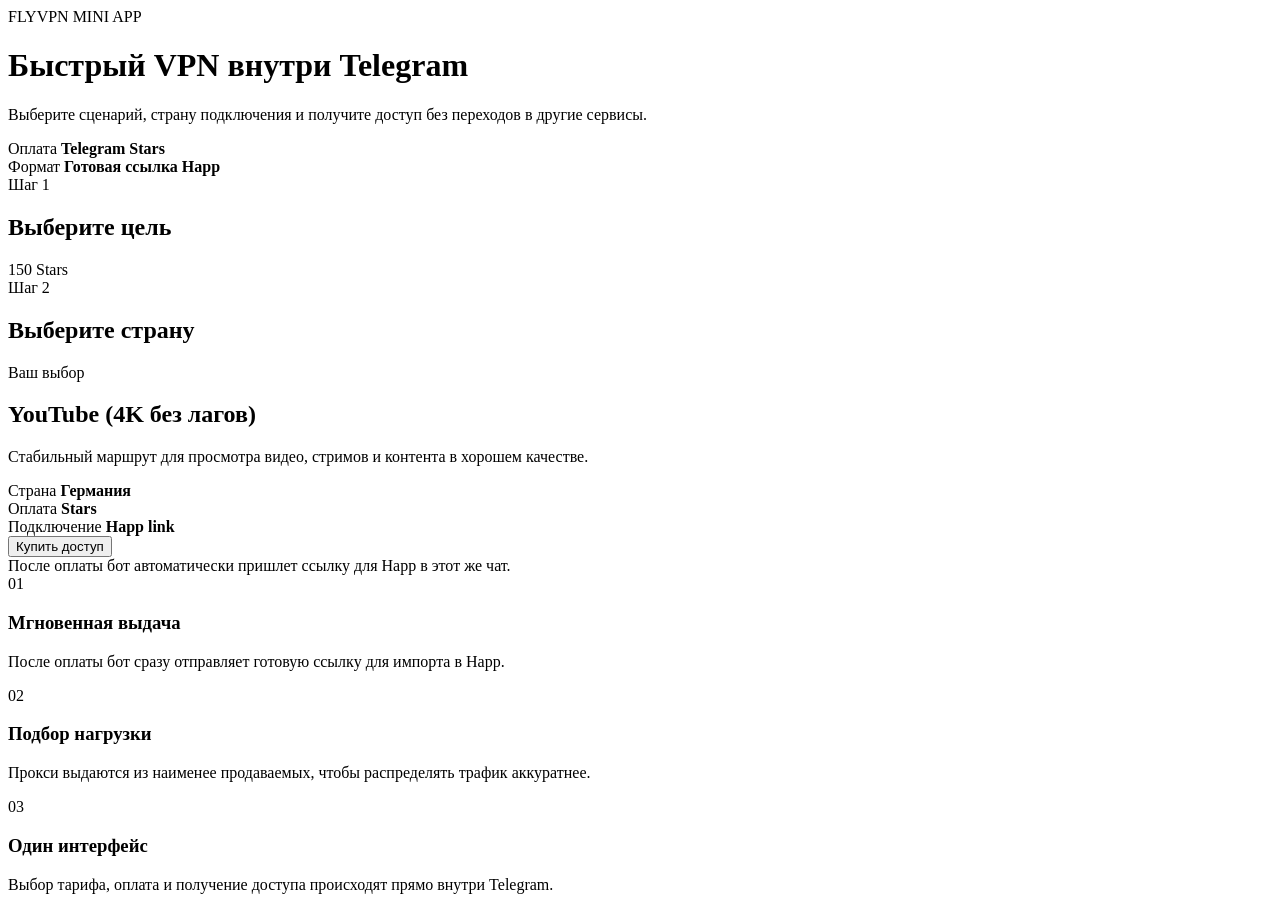
==== miniapp/index.html @ e8de1e50 "Publish miniapp/index.html" ====
<!doctype html>
<html lang="ru">
<head>
  <meta charset="utf-8">
  <meta name="viewport" content="width=device-width, initial-scale=1, maximum-scale=1, user-scalable=no">
  <title>FlyVPN Mini App</title>
  <link rel="preconnect" href="https://fonts.googleapis.com">
  <link rel="preconnect" href="https://fonts.gstatic.com" crossorigin>
  <link href="https://fonts.googleapis.com/css2?family=Manrope:wght@400;500;700;800&display=swap" rel="stylesheet">
  <link rel="stylesheet" href="./assets/styles.css">
</head>
<body>
  <div class="app-shell">
    <div class="hero-glow hero-glow-a"></div>
    <div class="hero-glow hero-glow-b"></div>

    <header class="hero">
      <div class="eyebrow">FLYVPN MINI APP</div>
      <h1>Быстрый VPN внутри Telegram</h1>
      <p class="hero-copy">
        Выберите сценарий, страну подключения и получите доступ без переходов в другие сервисы.
      </p>
      <div class="hero-stats">
        <div class="stat-card">
          <span class="stat-label">Оплата</span>
          <strong>Telegram Stars</strong>
        </div>
        <div class="stat-card">
          <span class="stat-label">Формат</span>
          <strong>Готовая ссылка Happ</strong>
        </div>
      </div>
    </header>

    <main class="layout">
      <section class="panel panel-main">
        <div class="panel-head">
          <div>
            <div class="panel-kicker">Шаг 1</div>
            <h2>Выберите цель</h2>
          </div>
          <span class="panel-badge" id="priceBadge">150 Stars</span>
        </div>

        <div class="goal-grid" id="goalGrid"></div>

        <div class="panel-head country-head">
          <div>
            <div class="panel-kicker">Шаг 2</div>
            <h2>Выберите страну</h2>
          </div>
        </div>

        <div class="country-grid" id="countryGrid"></div>
      </section>

      <aside class="panel panel-side">
        <div class="panel-kicker">Ваш выбор</div>
        <h2 id="summaryTitle">YouTube (4K без лагов)</h2>
        <p class="summary-text" id="summaryDescription">
          Стабильный маршрут для просмотра видео, стримов и контента в хорошем качестве.
        </p>

        <div class="summary-list">
          <div class="summary-row">
            <span>Страна</span>
            <strong id="summaryCountry">Германия</strong>
          </div>
          <div class="summary-row">
            <span>Оплата</span>
            <strong>Stars</strong>
          </div>
          <div class="summary-row">
            <span>Подключение</span>
            <strong>Happ link</strong>
          </div>
        </div>

        <button class="primary-button" id="buyButton">Купить доступ</button>

        <div class="mini-note">
          После оплаты бот автоматически пришлет ссылку для Happ в этот же чат.
        </div>
      </aside>
    </main>

    <section class="features">
      <article class="feature-card">
        <div class="feature-index">01</div>
        <h3>Мгновенная выдача</h3>
        <p>После оплаты бот сразу отправляет готовую ссылку для импорта в Happ.</p>
      </article>
      <article class="feature-card">
        <div class="feature-index">02</div>
        <h3>Подбор нагрузки</h3>
        <p>Прокси выдаются из наименее продаваемых, чтобы распределять трафик аккуратнее.</p>
      </article>
      <article class="feature-card">
        <div class="feature-index">03</div>
        <h3>Один интерфейс</h3>
        <p>Выбор тарифа, оплата и получение доступа происходят прямо внутри Telegram.</p>
      </article>
    </section>
  </div>

  <script src="https://telegram.org/js/telegram-web-app.js"></script>
  <script src="./assets/app.js"></script>
</body>
</html>
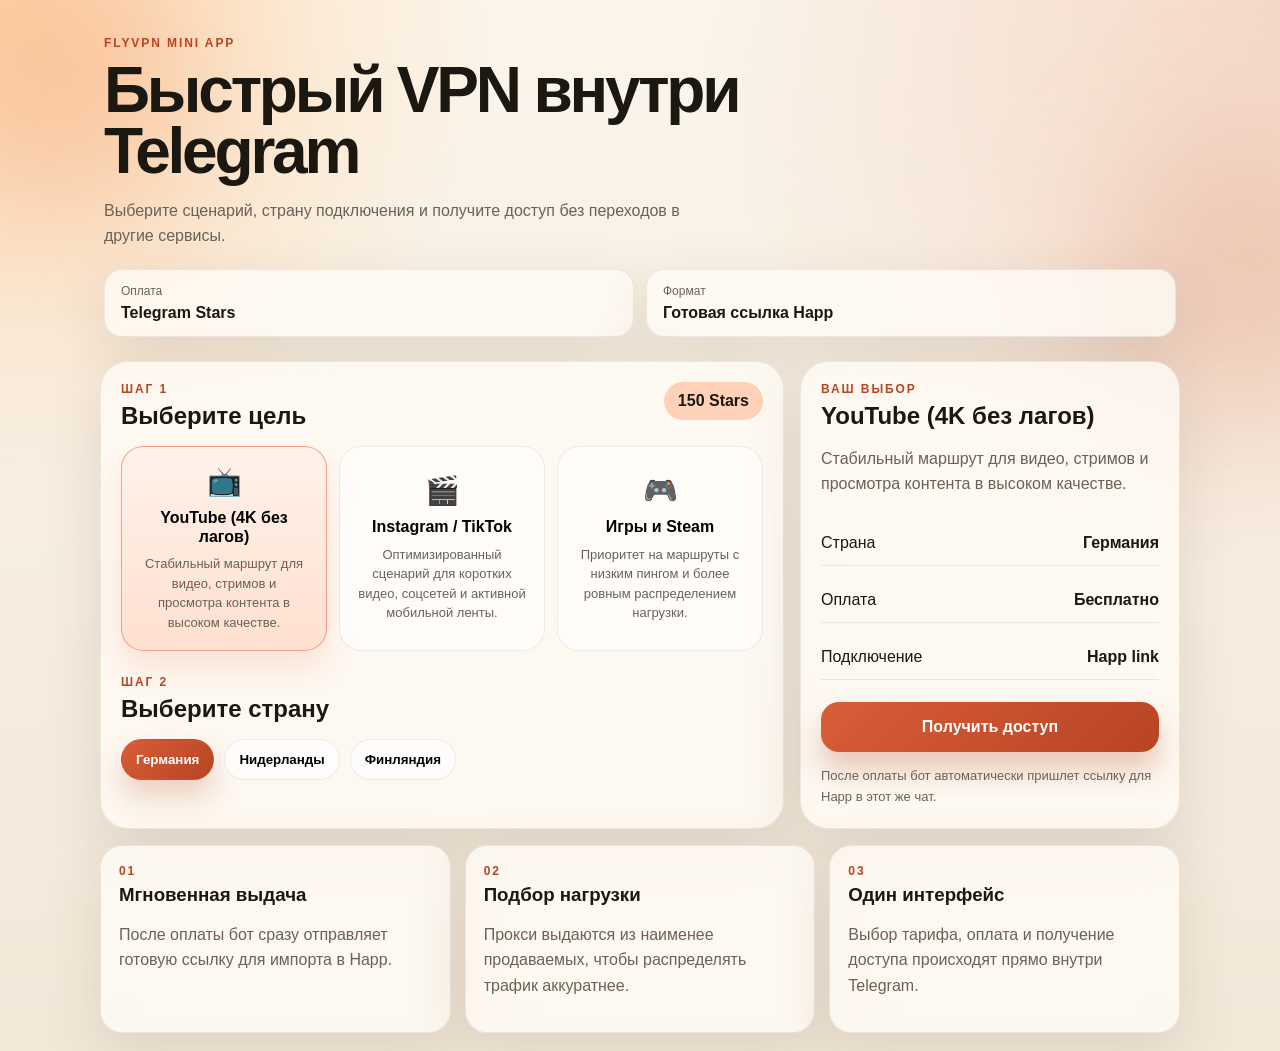
==== commit 86c59ee3: "Enable free test access" ====
--- a/miniapp/index.html
+++ b/miniapp/index.html
@@ -39,7 +39,7 @@
             <div class="panel-kicker">Шаг 1</div>
             <h2>Выберите цель</h2>
           </div>
-          <span class="panel-badge" id="priceBadge">150 Stars</span>
+          <span class="panel-badge" id="priceBadge">Бесплатно</span>
         </div>
 
         <div class="goal-grid" id="goalGrid"></div>
@@ -68,7 +68,7 @@
           </div>
           <div class="summary-row">
             <span>Оплата</span>
-            <strong>Stars</strong>
+            <strong>Бесплатно</strong>
           </div>
           <div class="summary-row">
             <span>Подключение</span>
@@ -76,7 +76,7 @@
           </div>
         </div>
 
-        <button class="primary-button" id="buyButton">Купить доступ</button>
+        <button class="primary-button" id="buyButton">Получить доступ</button>
 
         <div class="mini-note">
           После оплаты бот автоматически пришлет ссылку для Happ в этот же чат.
--- a/miniapp/assets/styles.css
+++ b/miniapp/assets/styles.css
@@ -0,0 +1,316 @@
+:root {
+  --bg: #f6efe4;
+  --bg-strong: #ead8be;
+  --ink: #1b1711;
+  --muted: #6a6258;
+  --card: rgba(255, 252, 246, 0.8);
+  --line: rgba(27, 23, 17, 0.08);
+  --accent: #d95d39;
+  --accent-deep: #b74423;
+  --accent-soft: #ffd1b8;
+  --green: #2f7d52;
+  --shadow: 0 20px 60px rgba(77, 48, 24, 0.12);
+  --radius-xl: 28px;
+  --radius-lg: 22px;
+  --radius-md: 18px;
+}
+
+* {
+  box-sizing: border-box;
+}
+
+html, body {
+  margin: 0;
+  min-height: 100%;
+  font-family: "Manrope", sans-serif;
+  background:
+    radial-gradient(circle at top left, rgba(255, 214, 171, 0.85), transparent 30%),
+    radial-gradient(circle at top right, rgba(223, 113, 74, 0.22), transparent 35%),
+    linear-gradient(180deg, #fbf5eb 0%, #f3e8d8 100%);
+  color: var(--ink);
+}
+
+body {
+  padding: 18px;
+}
+
+.app-shell {
+  position: relative;
+  max-width: 1080px;
+  margin: 0 auto;
+}
+
+.hero-glow {
+  position: fixed;
+  z-index: 0;
+  width: 280px;
+  height: 280px;
+  border-radius: 999px;
+  filter: blur(70px);
+  pointer-events: none;
+}
+
+.hero-glow-a {
+  top: -60px;
+  left: -80px;
+  background: rgba(244, 150, 95, 0.34);
+}
+
+.hero-glow-b {
+  top: 140px;
+  right: -100px;
+  background: rgba(204, 89, 54, 0.2);
+}
+
+.hero,
+.panel,
+.features {
+  position: relative;
+  z-index: 1;
+}
+
+.hero {
+  padding: 18px 4px 24px;
+}
+
+.eyebrow,
+.panel-kicker,
+.feature-index {
+  font-size: 12px;
+  font-weight: 800;
+  letter-spacing: 0.16em;
+  text-transform: uppercase;
+  color: var(--accent-deep);
+}
+
+.hero h1 {
+  margin: 10px 0 12px;
+  font-size: clamp(34px, 7vw, 64px);
+  line-height: 0.95;
+  letter-spacing: -0.05em;
+  max-width: 700px;
+}
+
+.hero-copy {
+  max-width: 620px;
+  font-size: 16px;
+  line-height: 1.6;
+  color: var(--muted);
+}
+
+.hero-stats {
+  display: grid;
+  grid-template-columns: repeat(2, minmax(0, 1fr));
+  gap: 12px;
+  margin-top: 20px;
+}
+
+.stat-card,
+.panel,
+.feature-card {
+  backdrop-filter: blur(14px);
+  background: var(--card);
+  border: 1px solid var(--line);
+  box-shadow: var(--shadow);
+}
+
+.stat-card {
+  padding: 14px 16px;
+  border-radius: 18px;
+}
+
+.stat-label {
+  display: block;
+  margin-bottom: 6px;
+  color: var(--muted);
+  font-size: 12px;
+}
+
+.layout {
+  display: grid;
+  grid-template-columns: minmax(0, 1.35fr) minmax(300px, 0.75fr);
+  gap: 16px;
+}
+
+.panel {
+  border-radius: var(--radius-xl);
+  padding: 20px;
+}
+
+.panel-head {
+  display: flex;
+  align-items: start;
+  justify-content: space-between;
+  gap: 12px;
+  margin-bottom: 16px;
+}
+
+.panel-head h2,
+.panel-side h2,
+.feature-card h3 {
+  margin: 6px 0 0;
+}
+
+.panel-badge {
+  padding: 10px 14px;
+  border-radius: 999px;
+  background: var(--accent-soft);
+  font-weight: 800;
+  white-space: nowrap;
+}
+
+.goal-grid {
+  display: grid;
+  grid-template-columns: repeat(3, minmax(0, 1fr));
+  gap: 12px;
+}
+
+.goal-card,
+.country-chip {
+  border: 1px solid var(--line);
+  transition: transform .18s ease, border-color .18s ease, background .18s ease, box-shadow .18s ease;
+}
+
+.goal-card {
+  padding: 18px;
+  border-radius: 22px;
+  background: rgba(255,255,255,0.62);
+  cursor: pointer;
+}
+
+.goal-card:hover,
+.country-chip:hover {
+  transform: translateY(-2px);
+  border-color: rgba(217, 93, 57, 0.35);
+}
+
+.goal-card.active {
+  background: linear-gradient(180deg, #fff2ea 0%, #ffe0d0 100%);
+  border-color: rgba(217, 93, 57, 0.5);
+  box-shadow: 0 18px 30px rgba(217, 93, 57, 0.14);
+}
+
+.goal-emoji {
+  font-size: 28px;
+  margin-bottom: 10px;
+}
+
+.goal-title {
+  font-size: 16px;
+  font-weight: 800;
+  line-height: 1.2;
+}
+
+.goal-desc {
+  margin-top: 8px;
+  font-size: 13px;
+  line-height: 1.5;
+  color: var(--muted);
+}
+
+.country-head {
+  margin-top: 24px;
+}
+
+.country-grid {
+  display: flex;
+  flex-wrap: wrap;
+  gap: 10px;
+}
+
+.country-chip {
+  padding: 12px 14px;
+  border-radius: 999px;
+  background: rgba(255,255,255,0.72);
+  font-weight: 700;
+  cursor: pointer;
+}
+
+.country-chip.active {
+  color: #fff;
+  background: linear-gradient(135deg, var(--accent) 0%, var(--accent-deep) 100%);
+  border-color: transparent;
+  box-shadow: 0 16px 28px rgba(183, 68, 35, 0.24);
+}
+
+.summary-text,
+.mini-note,
+.feature-card p {
+  color: var(--muted);
+  line-height: 1.6;
+}
+
+.summary-list {
+  margin: 24px 0 22px;
+  display: grid;
+  gap: 12px;
+}
+
+.summary-row {
+  display: flex;
+  justify-content: space-between;
+  gap: 12px;
+  padding: 13px 0;
+  border-bottom: 1px solid var(--line);
+}
+
+.primary-button {
+  width: 100%;
+  border: 0;
+  border-radius: 18px;
+  padding: 16px 18px;
+  font: inherit;
+  font-weight: 800;
+  color: #fff;
+  background: linear-gradient(135deg, var(--accent) 0%, var(--accent-deep) 100%);
+  box-shadow: 0 18px 28px rgba(183, 68, 35, 0.28);
+  cursor: pointer;
+}
+
+.primary-button:active {
+  transform: translateY(1px);
+}
+
+.mini-note {
+  margin-top: 14px;
+  font-size: 13px;
+}
+
+.features {
+  display: grid;
+  grid-template-columns: repeat(3, minmax(0, 1fr));
+  gap: 14px;
+  margin-top: 16px;
+}
+
+.feature-card {
+  border-radius: var(--radius-lg);
+  padding: 18px;
+}
+
+@media (max-width: 900px) {
+  .layout,
+  .features,
+  .goal-grid {
+    grid-template-columns: 1fr;
+  }
+}
+
+@media (max-width: 640px) {
+  body {
+    padding: 12px;
+  }
+
+  .panel {
+    padding: 16px;
+    border-radius: 24px;
+  }
+
+  .hero h1 {
+    line-height: 1;
+  }
+
+  .hero-stats {
+    grid-template-columns: 1fr;
+  }
+}
